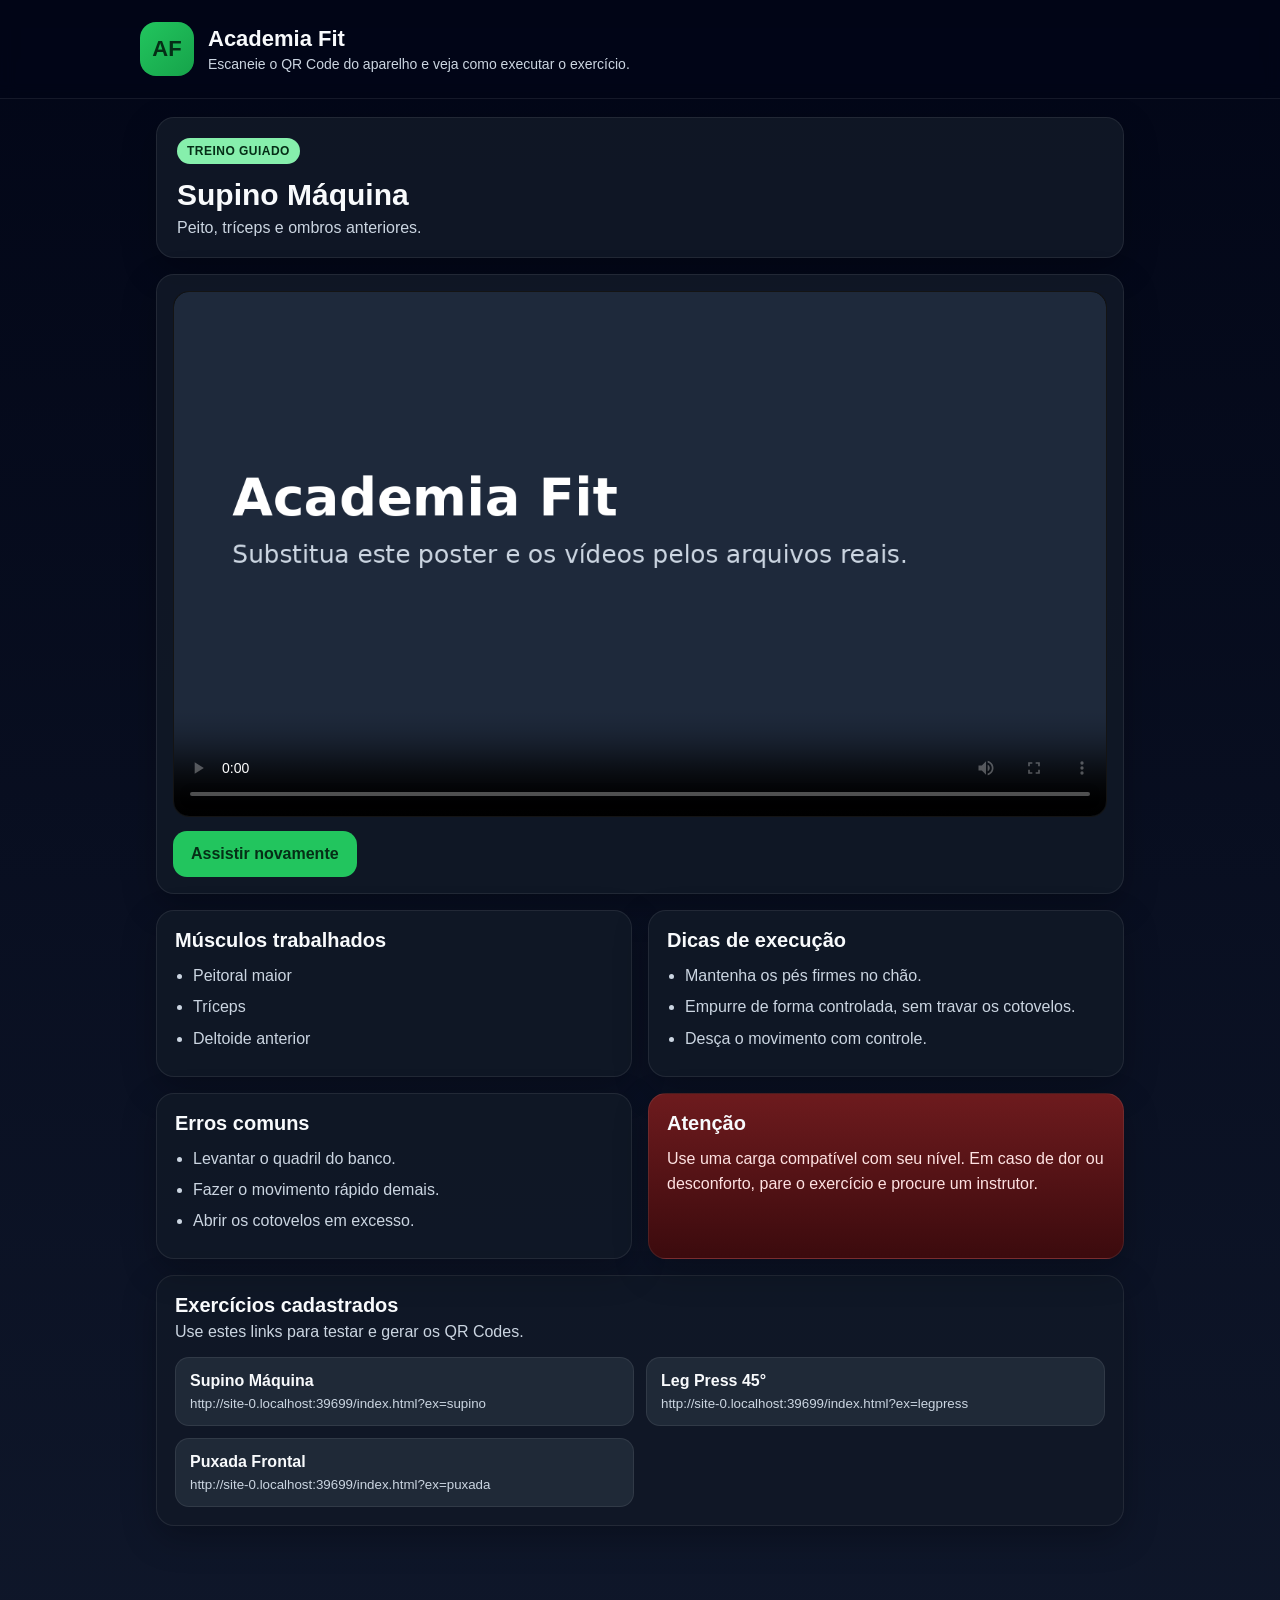
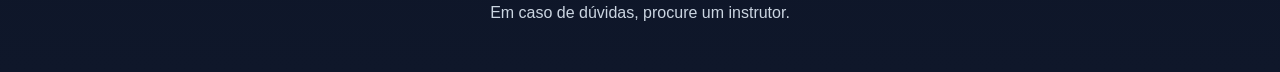
==== index.html @ 1b45ee4d "Add files via upload" ====
<!doctype html>
<html lang="pt-BR">
<head>
  <meta charset="utf-8">
  <meta name="viewport" content="width=device-width, initial-scale=1">
  <title>Academia Fit - Exercícios</title>
  <meta name="description" content="Guia rápido de exercícios por QR Code.">
  <link rel="stylesheet" href="css/style.css">
</head>
<body>
  <header class="topbar">
    <div class="brand-wrap">
      <div class="logo">AF</div>
      <div>
        <h1>Academia Fit</h1>
        <p>Escaneie o QR Code do aparelho e veja como executar o exercício.</p>
      </div>
    </div>
  </header>

  <main class="container">
    <section class="hero card">
      <span class="tag">Treino Guiado</span>
      <h2 id="exerciseTitle">Carregando exercício...</h2>
      <p id="exerciseSubtitle" class="subtitle">Aguarde um instante.</p>
    </section>

    <section class="player card">
      <div class="video-wrap">
        <video id="exerciseVideo" controls playsinline preload="metadata" poster="img/poster-padrao.png">
          Seu navegador não suporta vídeo.
        </video>
      </div>
      <div class="player-actions">
        <button id="replayBtn" class="btn btn-primary" type="button">Assistir novamente</button>
      </div>
    </section>

    <section class="details-grid">
      <article class="card">
        <h3>Músculos trabalhados</h3>
        <ul id="musclesList" class="list"></ul>
      </article>

      <article class="card">
        <h3>Dicas de execução</h3>
        <ul id="tipsList" class="list"></ul>
      </article>

      <article class="card">
        <h3>Erros comuns</h3>
        <ul id="errorsList" class="list"></ul>
      </article>

      <article class="card warning-card">
        <h3>Atenção</h3>
        <p id="warningText"></p>
      </article>
    </section>

    <section class="card exercises-list-card">
      <div class="section-head">
        <h3>Exercícios cadastrados</h3>
        <p>Use estes links para testar e gerar os QR Codes.</p>
      </div>
      <div id="exerciseLinks" class="exercise-links"></div>
    </section>
  </main>

  <footer class="footer">
    <p>Em caso de dúvidas, procure um instrutor.</p>
  </footer>

  <script src="js/app.js"></script>
</body>
</html>
---- css/style.css ----
:root{
  --bg:#0f172a;
  --card:#111827;
  --card-2:#1f2937;
  --line:#334155;
  --text:#f8fafc;
  --muted:#cbd5e1;
  --brand:#22c55e;
  --brand-strong:#16a34a;
  --danger:#ef4444;
  --radius:18px;
  --shadow:0 12px 34px rgba(0,0,0,.25);
}
*{box-sizing:border-box}
html,body{margin:0;padding:0}
body{
  font-family:Arial, Helvetica, sans-serif;
  background:linear-gradient(180deg,#020617 0%, #0f172a 100%);
  color:var(--text);
}
.topbar{
  padding:22px 16px;
  border-bottom:1px solid rgba(255,255,255,.08);
  background:rgba(2,6,23,.75);
  backdrop-filter: blur(8px);
  position:sticky;
  top:0;
  z-index:20;
}
.brand-wrap{
  max-width:1000px;
  margin:0 auto;
  display:flex;
  align-items:center;
  gap:14px;
}
.logo{
  width:54px;height:54px;
  border-radius:16px;
  display:grid;
  place-items:center;
  background:linear-gradient(135deg,var(--brand),var(--brand-strong));
  color:#052e16;
  font-weight:900;
  font-size:22px;
}
.topbar h1{margin:0 0 4px;font-size:22px}
.topbar p{margin:0;color:var(--muted);font-size:14px}
.container{
  max-width:1000px;
  margin:0 auto;
  padding:18px 16px 40px;
}
.card{
  background:rgba(17,24,39,.92);
  border:1px solid rgba(255,255,255,.08);
  border-radius:var(--radius);
  box-shadow:var(--shadow);
}
.hero{padding:20px;margin-bottom:16px}
.tag{
  display:inline-block;
  font-size:12px;
  font-weight:700;
  letter-spacing:.04em;
  text-transform:uppercase;
  color:#052e16;
  background:#86efac;
  padding:6px 10px;
  border-radius:999px;
}
.hero h2{font-size:30px;line-height:1.1;margin:14px 0 8px}
.subtitle{margin:0;color:var(--muted);font-size:16px}
.player{padding:16px;margin-bottom:16px}
.video-wrap{
  border-radius:16px;
  overflow:hidden;
  background:#000;
  border:1px solid rgba(255,255,255,.08);
}
video{display:block;width:100%;height:auto;max-height:70vh;background:#000}
.player-actions{padding-top:14px}
.btn{
  border:0;
  border-radius:14px;
  padding:14px 18px;
  font-size:16px;
  font-weight:700;
  cursor:pointer;
}
.btn-primary{
  background:var(--brand);
  color:#052e16;
}
.btn-primary:hover{background:var(--brand-strong);color:#fff}
.details-grid{
  display:grid;
  grid-template-columns:repeat(2,minmax(0,1fr));
  gap:16px;
  margin-bottom:16px;
}
.details-grid .card{padding:18px}
.card h3{margin:0 0 12px;font-size:20px}
.list{margin:0;padding-left:18px;color:var(--muted)}
.list li{margin-bottom:8px;line-height:1.45}
.warning-card{
  background:linear-gradient(180deg, rgba(127,29,29,.85), rgba(69,10,10,.85));
}
.warning-card p{margin:0;color:#fee2e2;line-height:1.55}
.exercises-list-card{padding:18px}
.section-head h3{margin:0 0 6px}
.section-head p{margin:0 0 16px;color:var(--muted)}
.exercise-links{
  display:grid;
  grid-template-columns:repeat(2,minmax(0,1fr));
  gap:12px;
}
.exercise-link{
  display:block;
  text-decoration:none;
  background:var(--card-2);
  border:1px solid rgba(255,255,255,.08);
  border-radius:14px;
  padding:14px;
  color:var(--text);
}
.exercise-link small{display:block;color:var(--muted);margin-top:6px}
.footer{
  padding:22px 16px 34px;
  text-align:center;
  color:var(--muted);
}
.empty{
  color:var(--muted);
  font-style:italic;
}
@media (max-width: 760px){
  .hero h2{font-size:24px}
  .details-grid,
  .exercise-links{grid-template-columns:1fr}
}
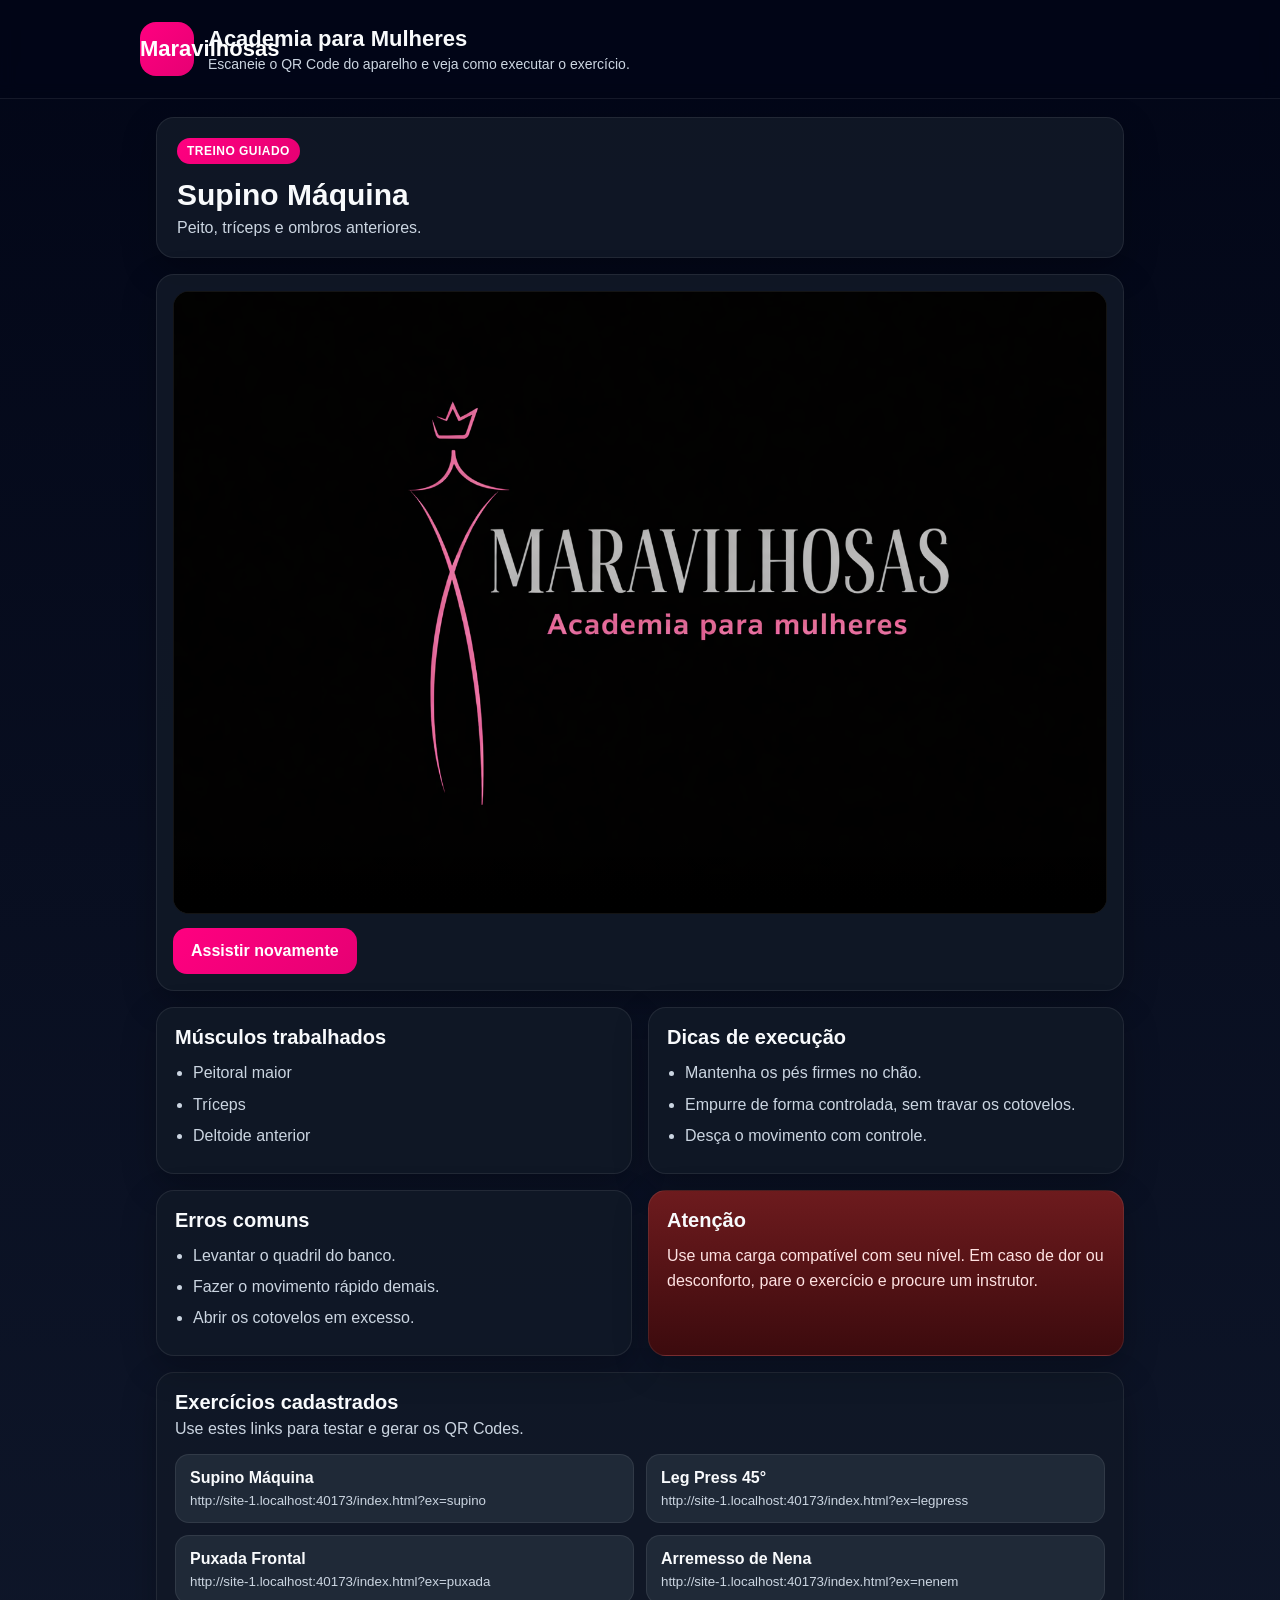
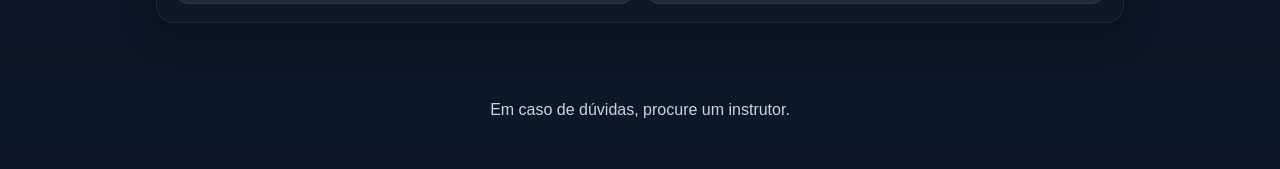
==== commit 04416a64: "Update index.html" ====
--- a/index.html
+++ b/index.html
@@ -3,16 +3,16 @@
 <head>
   <meta charset="utf-8">
   <meta name="viewport" content="width=device-width, initial-scale=1">
-  <title>Academia Fit - Exercícios</title>
+  <title>Academia Maravilhosas - Exercícios</title>
   <meta name="description" content="Guia rápido de exercícios por QR Code.">
   <link rel="stylesheet" href="css/style.css">
 </head>
 <body>
   <header class="topbar">
     <div class="brand-wrap">
-      <div class="logo">AF</div>
+      <div class="logo">Maravilhosas</div>
       <div>
-        <h1>Academia Fit</h1>
+        <h1>Academia para Mulheres</h1>
         <p>Escaneie o QR Code do aparelho e veja como executar o exercício.</p>
       </div>
     </div>
--- a/css/style.css
+++ b/css/style.css
@@ -5,8 +5,8 @@
   --line:#334155;
   --text:#f8fafc;
   --muted:#cbd5e1;
-  --brand:#22c55e;
-  --brand-strong:#16a34a;
+  --brand:#ff0080;
+  --brand-strong:#e60073;
   --danger:#ef4444;
   --radius:18px;
   --shadow:0 12px 34px rgba(0,0,0,.25);
@@ -35,12 +35,13 @@
   gap:14px;
 }
 .logo{
-  width:54px;height:54px;
+  width:54px;
+  height:54px;
   border-radius:16px;
   display:grid;
   place-items:center;
   background:linear-gradient(135deg,var(--brand),var(--brand-strong));
-  color:#052e16;
+  color:#fff;
   font-weight:900;
   font-size:22px;
 }
@@ -64,8 +65,8 @@
   font-weight:700;
   letter-spacing:.04em;
   text-transform:uppercase;
-  color:#052e16;
-  background:#86efac;
+  color:#fff;
+  background:linear-gradient(135deg,var(--brand),var(--brand-strong));
   padding:6px 10px;
   border-radius:999px;
 }
@@ -89,10 +90,13 @@
   cursor:pointer;
 }
 .btn-primary{
-  background:var(--brand);
-  color:#052e16;
+  background:linear-gradient(135deg,var(--brand),var(--brand-strong));
+  color:#fff;
 }
-.btn-primary:hover{background:var(--brand-strong);color:#fff}
+.btn-primary:hover{
+  background:linear-gradient(135deg,var(--brand-strong),var(--brand));
+  color:#fff;
+}
 .details-grid{
   display:grid;
   grid-template-columns:repeat(2,minmax(0,1fr));
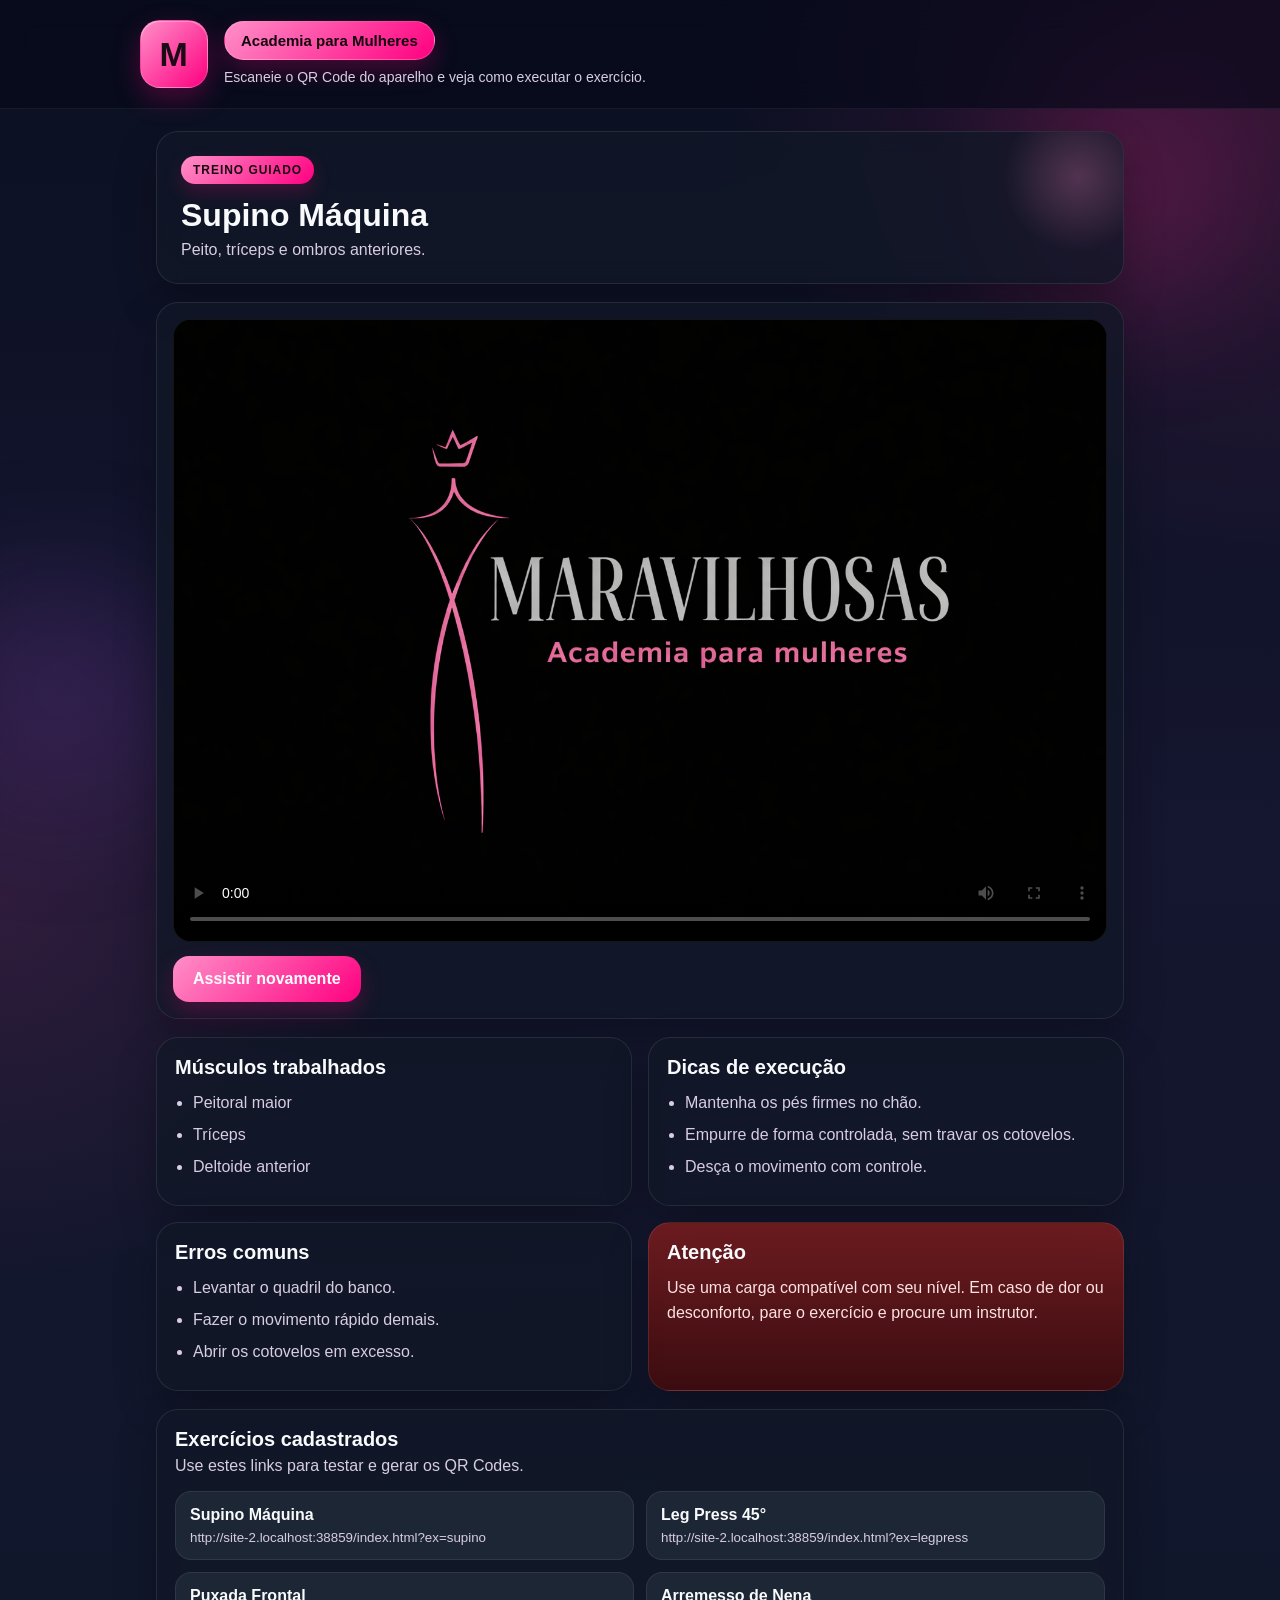
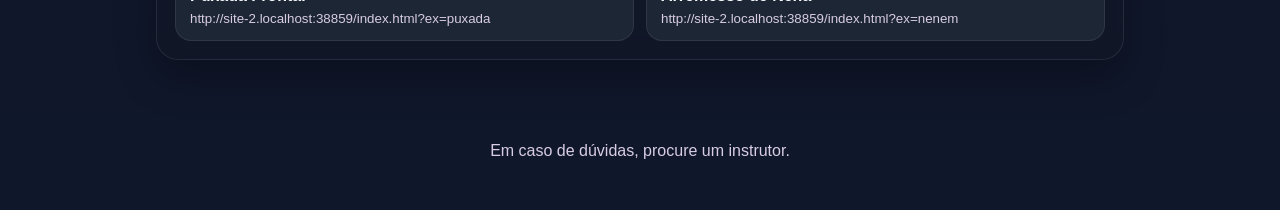
==== commit 294327cd: "Update index.html" ====
--- a/index.html
+++ b/index.html
@@ -10,22 +10,23 @@
 <body>
   <header class="topbar">
     <div class="brand-wrap">
-      <div class="logo">Maravilhosas</div>
-      <div>
-        <h1>Academia para Mulheres</h1>
+      <div class="logo" aria-label="Logo Maravilhosas">M</div>
+
+      <div class="brand-info">
+        <div class="academy-badge">Academia para Mulheres</div>
         <p>Escaneie o QR Code do aparelho e veja como executar o exercício.</p>
       </div>
     </div>
   </header>
 
   <main class="container">
-    <section class="hero card">
+    <section class="hero card fade-up fade-delay-1">
       <span class="tag">Treino Guiado</span>
       <h2 id="exerciseTitle">Carregando exercício...</h2>
       <p id="exerciseSubtitle" class="subtitle">Aguarde um instante.</p>
     </section>
 
-    <section class="player card">
+    <section class="player card fade-up fade-delay-2">
       <div class="video-wrap">
         <video id="exerciseVideo" controls playsinline preload="metadata" poster="img/poster-padrao.png">
           Seu navegador não suporta vídeo.
@@ -36,7 +37,7 @@
       </div>
     </section>
 
-    <section class="details-grid">
+    <section class="details-grid fade-up fade-delay-3">
       <article class="card">
         <h3>Músculos trabalhados</h3>
         <ul id="musclesList" class="list"></ul>
@@ -58,7 +59,7 @@
       </article>
     </section>
 
-    <section class="card exercises-list-card">
+    <section class="card exercises-list-card fade-up fade-delay-4">
       <div class="section-head">
         <h3>Exercícios cadastrados</h3>
         <p>Use estes links para testar e gerar os QR Codes.</p>
--- a/css/style.css
+++ b/css/style.css
@@ -1,116 +1,280 @@
 :root{
   --bg:#0f172a;
-  --card:#111827;
-  --card-2:#1f2937;
-  --line:#334155;
+  --bg-2:#1e1b4b;
+  --card:rgba(17,24,39,.78);
+  --card-2:rgba(31,41,55,.95);
+  --line:rgba(255,255,255,.09);
   --text:#f8fafc;
-  --muted:#cbd5e1;
-  --brand:#ff0080;
-  --brand-strong:#e60073;
+  --muted:#d8cde3;
+  --brand:#ff2d95;
+  --brand-strong:#ff0080;
+  --brand-soft:#ff8fc8;
+  --brand-deep:#b0005f;
   --danger:#ef4444;
-  --radius:18px;
-  --shadow:0 12px 34px rgba(0,0,0,.25);
-}
+  --radius:22px;
+  --shadow:0 18px 40px rgba(0,0,0,.28);
+}
+
 *{box-sizing:border-box}
+html{scroll-behavior:smooth}
 html,body{margin:0;padding:0}
 body{
+  min-height:100vh;
   font-family:Arial, Helvetica, sans-serif;
-  background:linear-gradient(180deg,#020617 0%, #0f172a 100%);
+  background:
+    radial-gradient(circle at top right, rgba(255,45,149,.18), transparent 26%),
+    radial-gradient(circle at left center, rgba(236,72,153,.12), transparent 24%),
+    linear-gradient(180deg,#0b1022 0%, #15162f 46%, #0f172a 100%);
   color:var(--text);
 }
+
+body::before,
+body::after{
+  content:"";
+  position:fixed;
+  inset:auto;
+  width:240px;
+  height:240px;
+  border-radius:999px;
+  filter:blur(70px);
+  pointer-events:none;
+  z-index:0;
+  opacity:.28;
+}
+body::before{
+  top:70px;
+  right:30px;
+  background:rgba(255,45,149,.7);
+}
+body::after{
+  left:-60px;
+  bottom:90px;
+  background:rgba(168,85,247,.55);
+}
+
+.topbar,
+.container,
+.footer{position:relative;z-index:1}
+
 .topbar{
-  padding:22px 16px;
-  border-bottom:1px solid rgba(255,255,255,.08);
-  background:rgba(2,6,23,.75);
-  backdrop-filter: blur(8px);
+  padding:20px 16px;
+  border-bottom:1px solid rgba(255,255,255,.06);
+  background:rgba(7,10,26,.68);
+  backdrop-filter: blur(16px);
   position:sticky;
   top:0;
   z-index:20;
 }
+
 .brand-wrap{
   max-width:1000px;
   margin:0 auto;
   display:flex;
   align-items:center;
-  gap:14px;
-}
+  gap:16px;
+}
+
 .logo{
-  width:54px;
-  height:54px;
-  border-radius:16px;
+  width:68px;
+  height:68px;
+  border-radius:20px;
   display:grid;
   place-items:center;
-  background:linear-gradient(135deg,var(--brand),var(--brand-strong));
-  color:#fff;
+  background:linear-gradient(135deg,var(--brand-soft),var(--brand-strong));
+  color:#1a0b14;
   font-weight:900;
-  font-size:22px;
-}
-.topbar h1{margin:0 0 4px;font-size:22px}
-.topbar p{margin:0;color:var(--muted);font-size:14px}
+  font-size:34px;
+  letter-spacing:.02em;
+  box-shadow:
+    0 10px 28px rgba(255,0,128,.28),
+    inset 0 1px 0 rgba(255,255,255,.32);
+  border:1px solid rgba(255,255,255,.16);
+  flex:0 0 auto;
+  transition:transform .25s ease, box-shadow .25s ease;
+}
+.logo:hover{
+  transform:translateY(-2px) scale(1.02);
+  box-shadow:
+    0 14px 34px rgba(255,0,128,.36),
+    inset 0 1px 0 rgba(255,255,255,.38);
+}
+
+.brand-info{
+  display:flex;
+  flex-direction:column;
+  gap:7px;
+  min-width:0;
+}
+
+.academy-badge{
+  display:inline-flex;
+  align-items:center;
+  gap:8px;
+  width:fit-content;
+  max-width:100%;
+  padding:10px 16px;
+  border-radius:999px;
+  background:linear-gradient(135deg,var(--brand-soft),var(--brand-strong));
+  color:#13070e;
+  font-size:15px;
+  font-weight:800;
+  box-shadow:0 10px 24px rgba(255,0,128,.25);
+  border:1px solid rgba(255,255,255,.18);
+  transition:transform .25s ease, box-shadow .25s ease;
+}
+.academy-badge:hover{
+  transform:translateY(-1px) scale(1.02);
+  box-shadow:0 14px 28px rgba(255,0,128,.34);
+}
+.brand-info p{
+  margin:0;
+  color:var(--muted);
+  font-size:14px;
+  line-height:1.45;
+}
+
 .container{
   max-width:1000px;
   margin:0 auto;
-  padding:18px 16px 40px;
-}
+  padding:22px 16px 42px;
+}
+
 .card{
-  background:rgba(17,24,39,.92);
-  border:1px solid rgba(255,255,255,.08);
+  background:var(--card);
+  border:1px solid var(--line);
   border-radius:var(--radius);
   box-shadow:var(--shadow);
-}
-.hero{padding:20px;margin-bottom:16px}
+  backdrop-filter: blur(12px);
+}
+
+.hero{
+  padding:24px;
+  margin-bottom:18px;
+  position:relative;
+  overflow:hidden;
+}
+.hero::after{
+  content:"";
+  position:absolute;
+  right:-30px;
+  top:-30px;
+  width:150px;
+  height:150px;
+  border-radius:999px;
+  background:radial-gradient(circle, rgba(255,143,200,.24), transparent 70%);
+  pointer-events:none;
+}
+
 .tag{
   display:inline-block;
   font-size:12px;
-  font-weight:700;
-  letter-spacing:.04em;
+  font-weight:800;
+  letter-spacing:.08em;
   text-transform:uppercase;
-  color:#fff;
-  background:linear-gradient(135deg,var(--brand),var(--brand-strong));
-  padding:6px 10px;
+  color:#190711;
+  background:linear-gradient(135deg,var(--brand-soft),var(--brand-strong));
+  padding:7px 12px;
   border-radius:999px;
-}
-.hero h2{font-size:30px;line-height:1.1;margin:14px 0 8px}
-.subtitle{margin:0;color:var(--muted);font-size:16px}
-.player{padding:16px;margin-bottom:16px}
+  box-shadow:0 8px 18px rgba(255,0,128,.2);
+}
+
+.hero h2{
+  font-size:32px;
+  line-height:1.08;
+  margin:14px 0 8px;
+}
+.subtitle{
+  margin:0;
+  color:var(--muted);
+  font-size:16px;
+}
+
+.player{
+  padding:16px;
+  margin-bottom:18px;
+}
 .video-wrap{
-  border-radius:16px;
+  border-radius:18px;
   overflow:hidden;
   background:#000;
   border:1px solid rgba(255,255,255,.08);
-}
-video{display:block;width:100%;height:auto;max-height:70vh;background:#000}
-.player-actions{padding-top:14px}
+  box-shadow:inset 0 0 0 1px rgba(255,255,255,.03);
+}
+video{
+  display:block;
+  width:100%;
+  height:auto;
+  max-height:70vh;
+  background:#000;
+}
+.player-actions{
+  padding-top:14px;
+}
+
 .btn{
   border:0;
-  border-radius:14px;
-  padding:14px 18px;
+  border-radius:16px;
+  padding:14px 20px;
   font-size:16px;
-  font-weight:700;
+  font-weight:800;
   cursor:pointer;
+  transition:transform .22s ease, box-shadow .22s ease, opacity .22s ease;
+}
+.btn:hover{
+  transform:translateY(-1px);
+}
+.btn:active{
+  transform:translateY(0);
 }
 .btn-primary{
-  background:linear-gradient(135deg,var(--brand),var(--brand-strong));
+  background:linear-gradient(135deg,var(--brand-soft),var(--brand-strong));
   color:#fff;
+  box-shadow:0 10px 22px rgba(255,0,128,.22);
 }
 .btn-primary:hover{
-  background:linear-gradient(135deg,var(--brand-strong),var(--brand));
+  background:linear-gradient(135deg,var(--brand-strong),var(--brand-deep));
   color:#fff;
-}
+  box-shadow:0 14px 28px rgba(255,0,128,.3);
+}
+
 .details-grid{
   display:grid;
   grid-template-columns:repeat(2,minmax(0,1fr));
   gap:16px;
-  margin-bottom:16px;
-}
-.details-grid .card{padding:18px}
-.card h3{margin:0 0 12px;font-size:20px}
-.list{margin:0;padding-left:18px;color:var(--muted)}
-.list li{margin-bottom:8px;line-height:1.45}
+  margin-bottom:18px;
+}
+.details-grid .card{
+  padding:18px;
+  transition:transform .24s ease, border-color .24s ease, box-shadow .24s ease;
+}
+.details-grid .card:hover,
+.exercise-link:hover{
+  transform:translateY(-3px);
+  border-color:rgba(255,143,200,.24);
+  box-shadow:0 18px 30px rgba(0,0,0,.22);
+}
+.card h3{
+  margin:0 0 12px;
+  font-size:20px;
+}
+.list{
+  margin:0;
+  padding-left:18px;
+  color:var(--muted);
+}
+.list li{
+  margin-bottom:8px;
+  line-height:1.5;
+}
 .warning-card{
-  background:linear-gradient(180deg, rgba(127,29,29,.85), rgba(69,10,10,.85));
-}
-.warning-card p{margin:0;color:#fee2e2;line-height:1.55}
+  background:linear-gradient(180deg, rgba(127,29,29,.82), rgba(69,10,10,.82));
+}
+.warning-card p{
+  margin:0;
+  color:#fee2e2;
+  line-height:1.55;
+}
+
 .exercises-list-card{padding:18px}
 .section-head h3{margin:0 0 6px}
 .section-head p{margin:0 0 16px;color:var(--muted)}
@@ -124,22 +288,61 @@
   text-decoration:none;
   background:var(--card-2);
   border:1px solid rgba(255,255,255,.08);
-  border-radius:14px;
+  border-radius:16px;
   padding:14px;
   color:var(--text);
-}
-.exercise-link small{display:block;color:var(--muted);margin-top:6px}
+  transition:transform .24s ease, border-color .24s ease, box-shadow .24s ease;
+}
+.exercise-link small{
+  display:block;
+  color:var(--muted);
+  margin-top:6px;
+}
+
 .footer{
-  padding:22px 16px 34px;
+  padding:24px 16px 34px;
   text-align:center;
   color:var(--muted);
 }
+
 .empty{
   color:var(--muted);
   font-style:italic;
 }
+
+.fade-up{
+  opacity:0;
+  transform:translateY(18px);
+  animation:fadeUp .7s ease forwards;
+}
+.fade-delay-1{animation-delay:.05s}
+.fade-delay-2{animation-delay:.14s}
+.fade-delay-3{animation-delay:.23s}
+.fade-delay-4{animation-delay:.32s}
+
+@keyframes fadeUp{
+  to{
+    opacity:1;
+    transform:translateY(0);
+  }
+}
+
 @media (max-width: 760px){
-  .hero h2{font-size:24px}
+  .brand-wrap{
+    align-items:flex-start;
+    gap:12px;
+  }
+  .logo{
+    width:58px;
+    height:58px;
+    font-size:28px;
+    border-radius:18px;
+  }
+  .academy-badge{
+    font-size:14px;
+    padding:9px 13px;
+  }
+  .hero h2{font-size:25px}
   .details-grid,
   .exercise-links{grid-template-columns:1fr}
 }
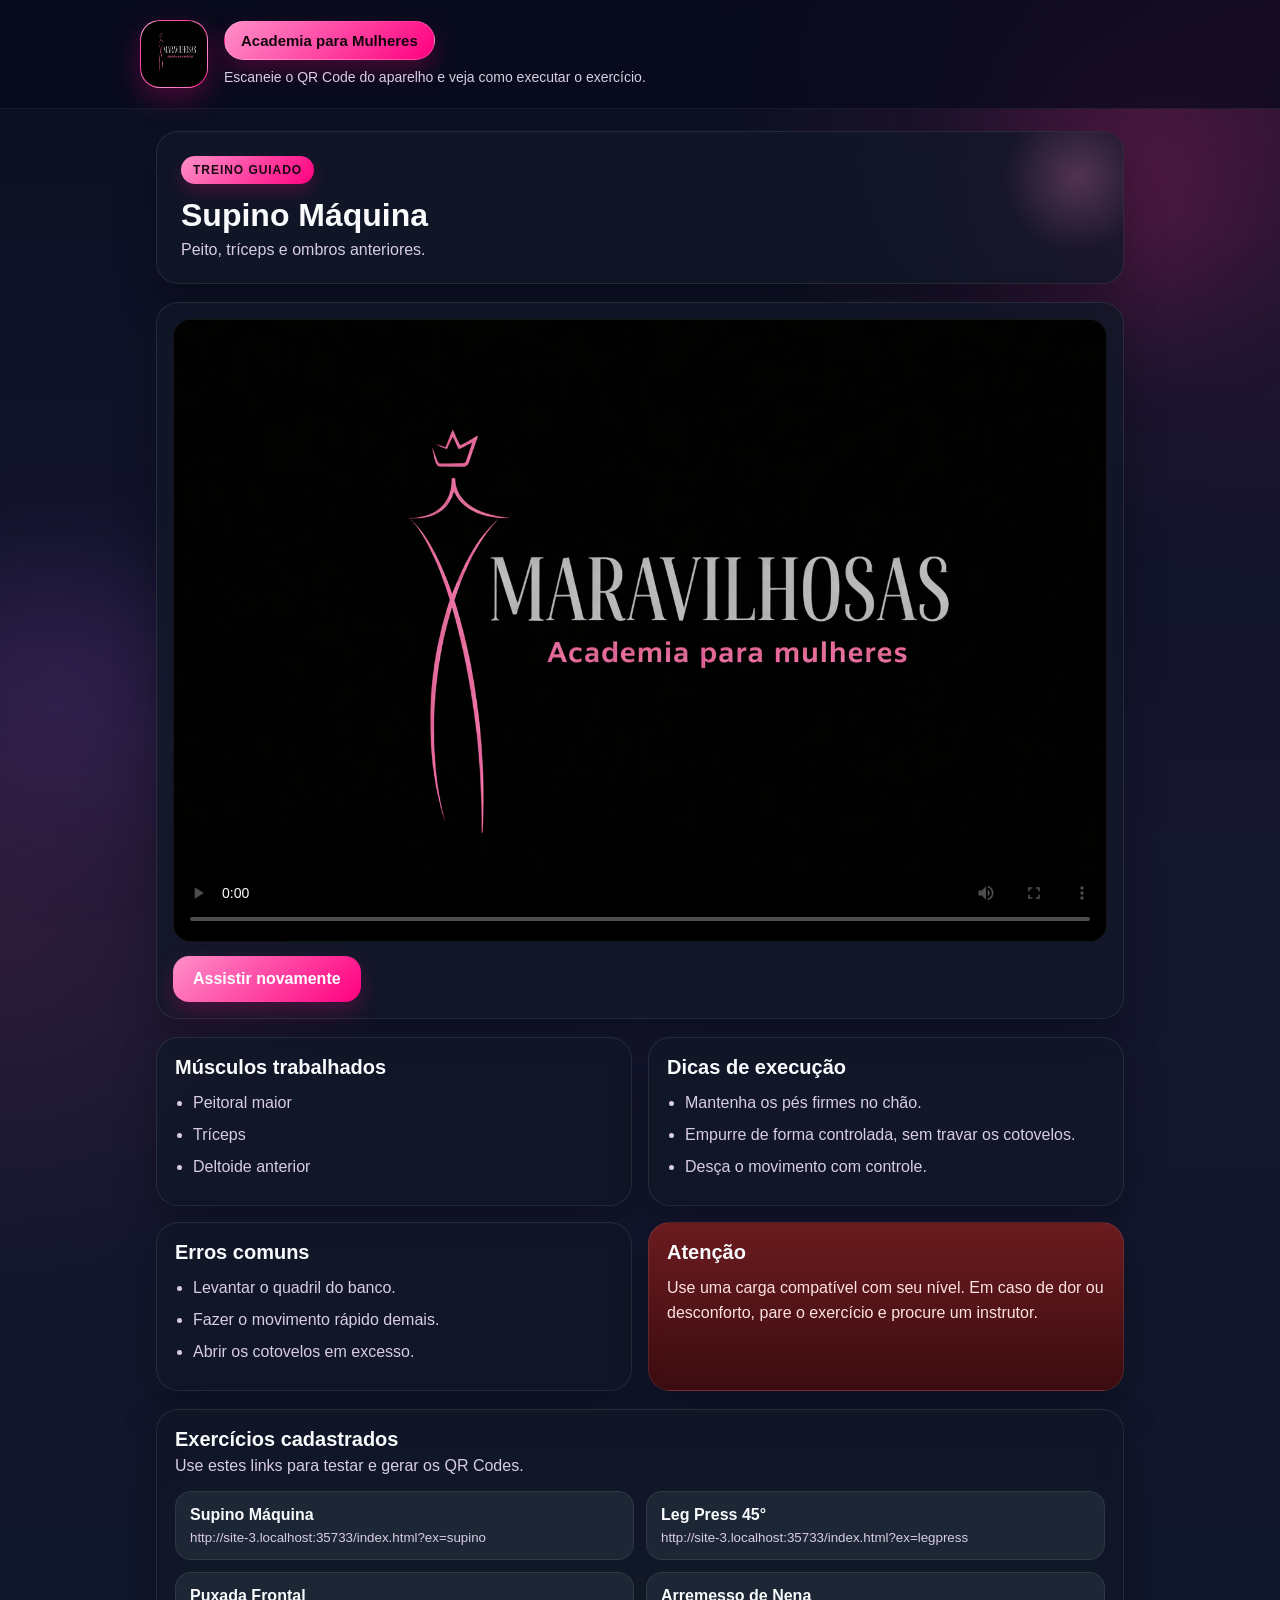
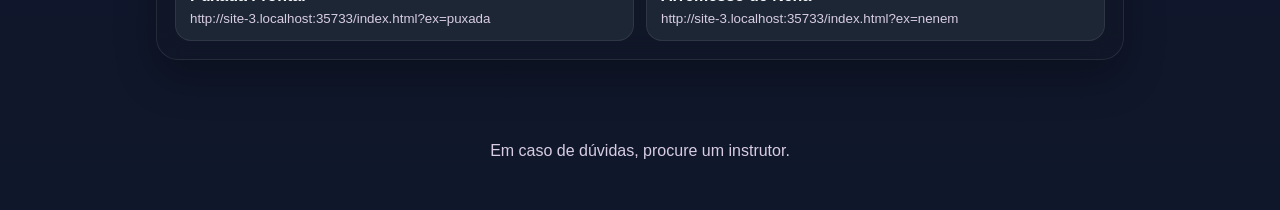
==== commit 37527382: "Update index.html" ====
--- a/index.html
+++ b/index.html
@@ -10,7 +10,7 @@
 <body>
   <header class="topbar">
     <div class="brand-wrap">
-      <div class="logo" aria-label="Logo Maravilhosas">M</div>
+      <img src="img/logo.png" class="logo">
 
       <div class="brand-info">
         <div class="academy-badge">Academia para Mulheres</div>
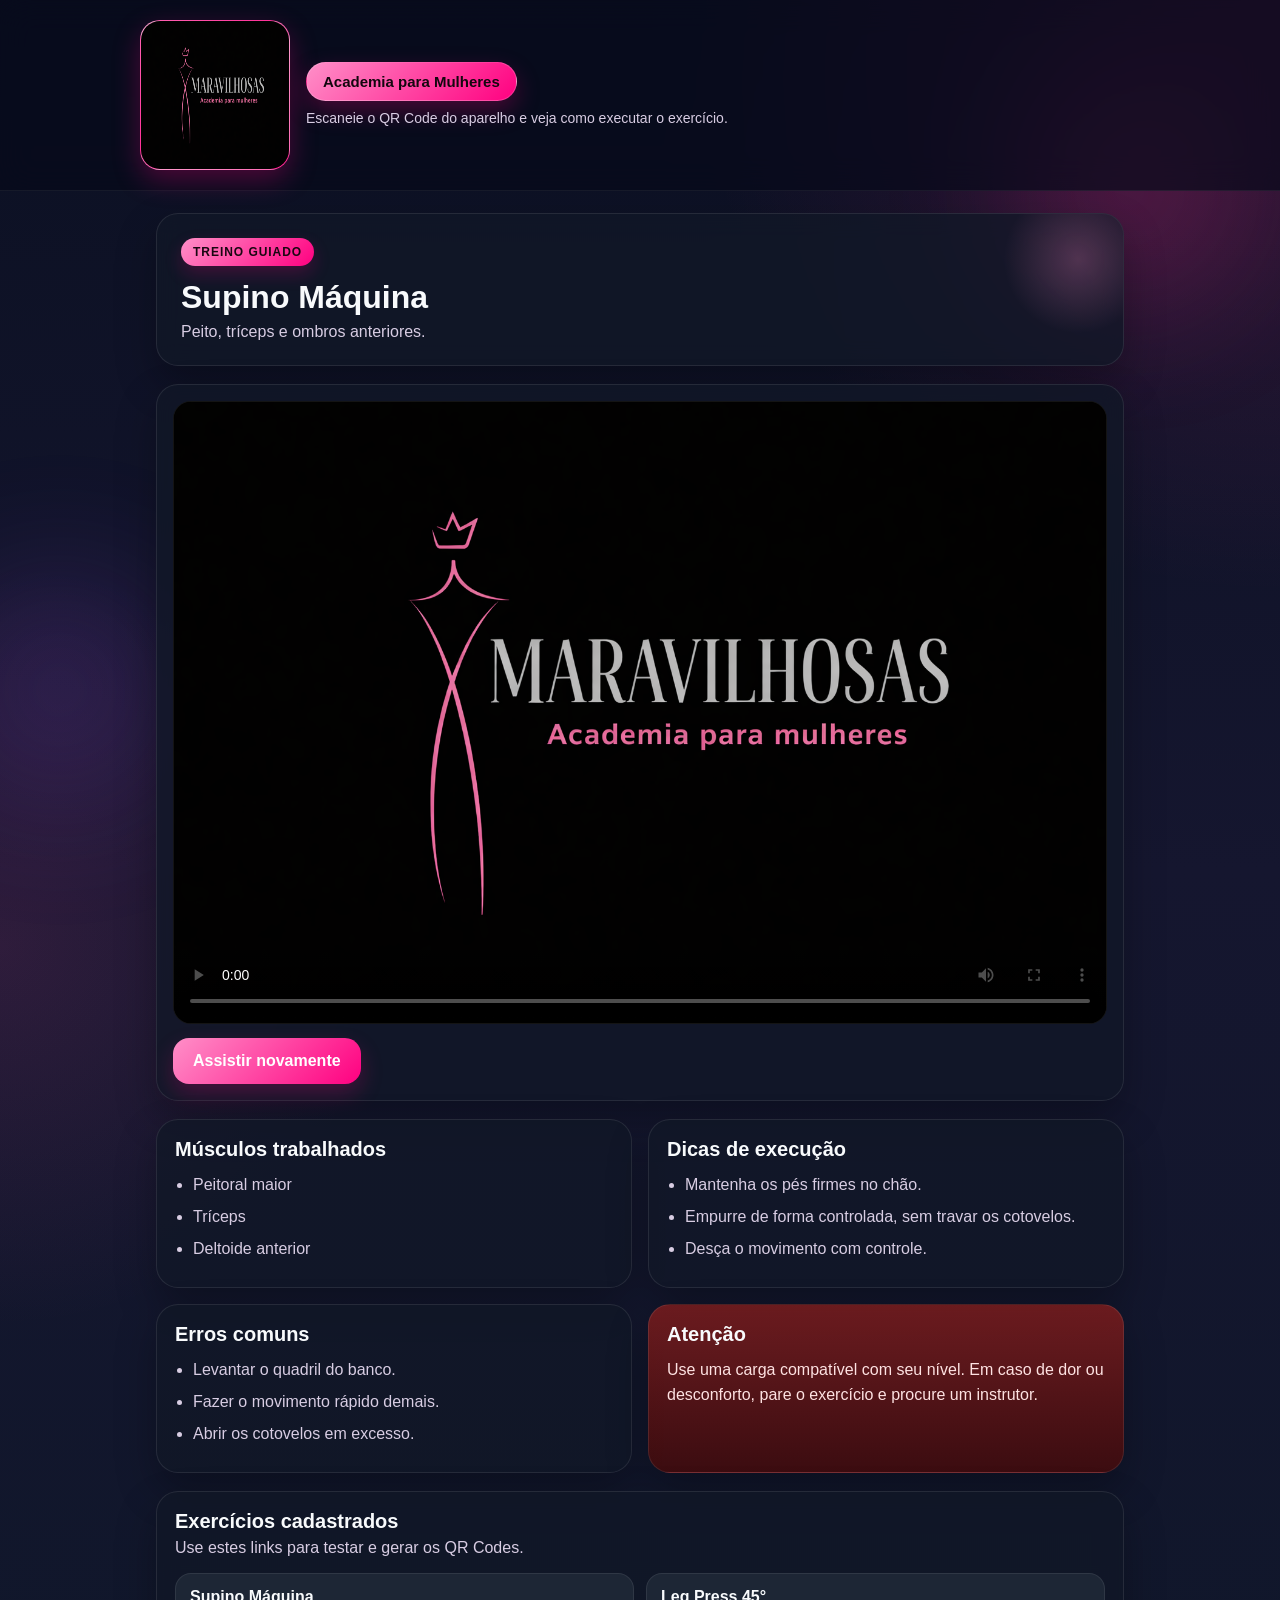
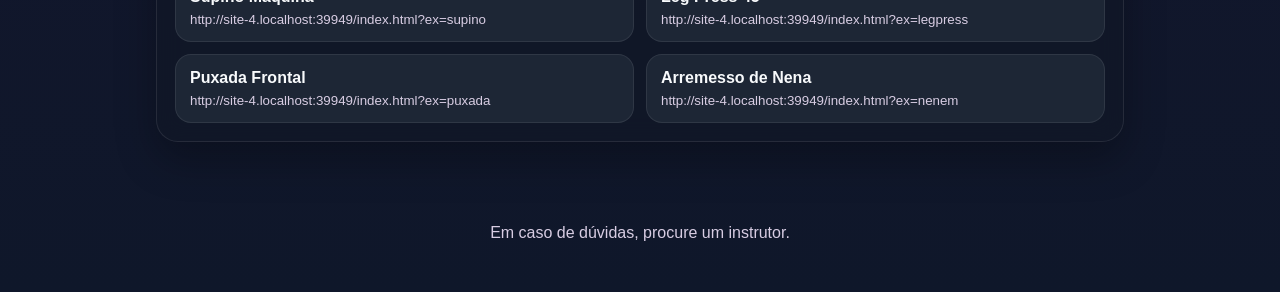
==== commit 3cf84e00: "Update index.html" ====
--- a/index.html
+++ b/index.html
@@ -5,7 +5,7 @@
   <meta name="viewport" content="width=device-width, initial-scale=1">
   <title>Academia Maravilhosas - Exercícios</title>
   <meta name="description" content="Guia rápido de exercícios por QR Code.">
-  <link rel="stylesheet" href="css/style.css">
+  <link rel="stylesheet" href="css/style.css?v=2">
 </head>
 <body>
   <header class="topbar">
--- a/css/style.css
+++ b/css/style.css
@@ -75,8 +75,8 @@
 }
 
 .logo{
-  width:68px;
-  height:68px;
+  width:150px;
+  height:150px;
   border-radius:20px;
   display:grid;
   place-items:center;
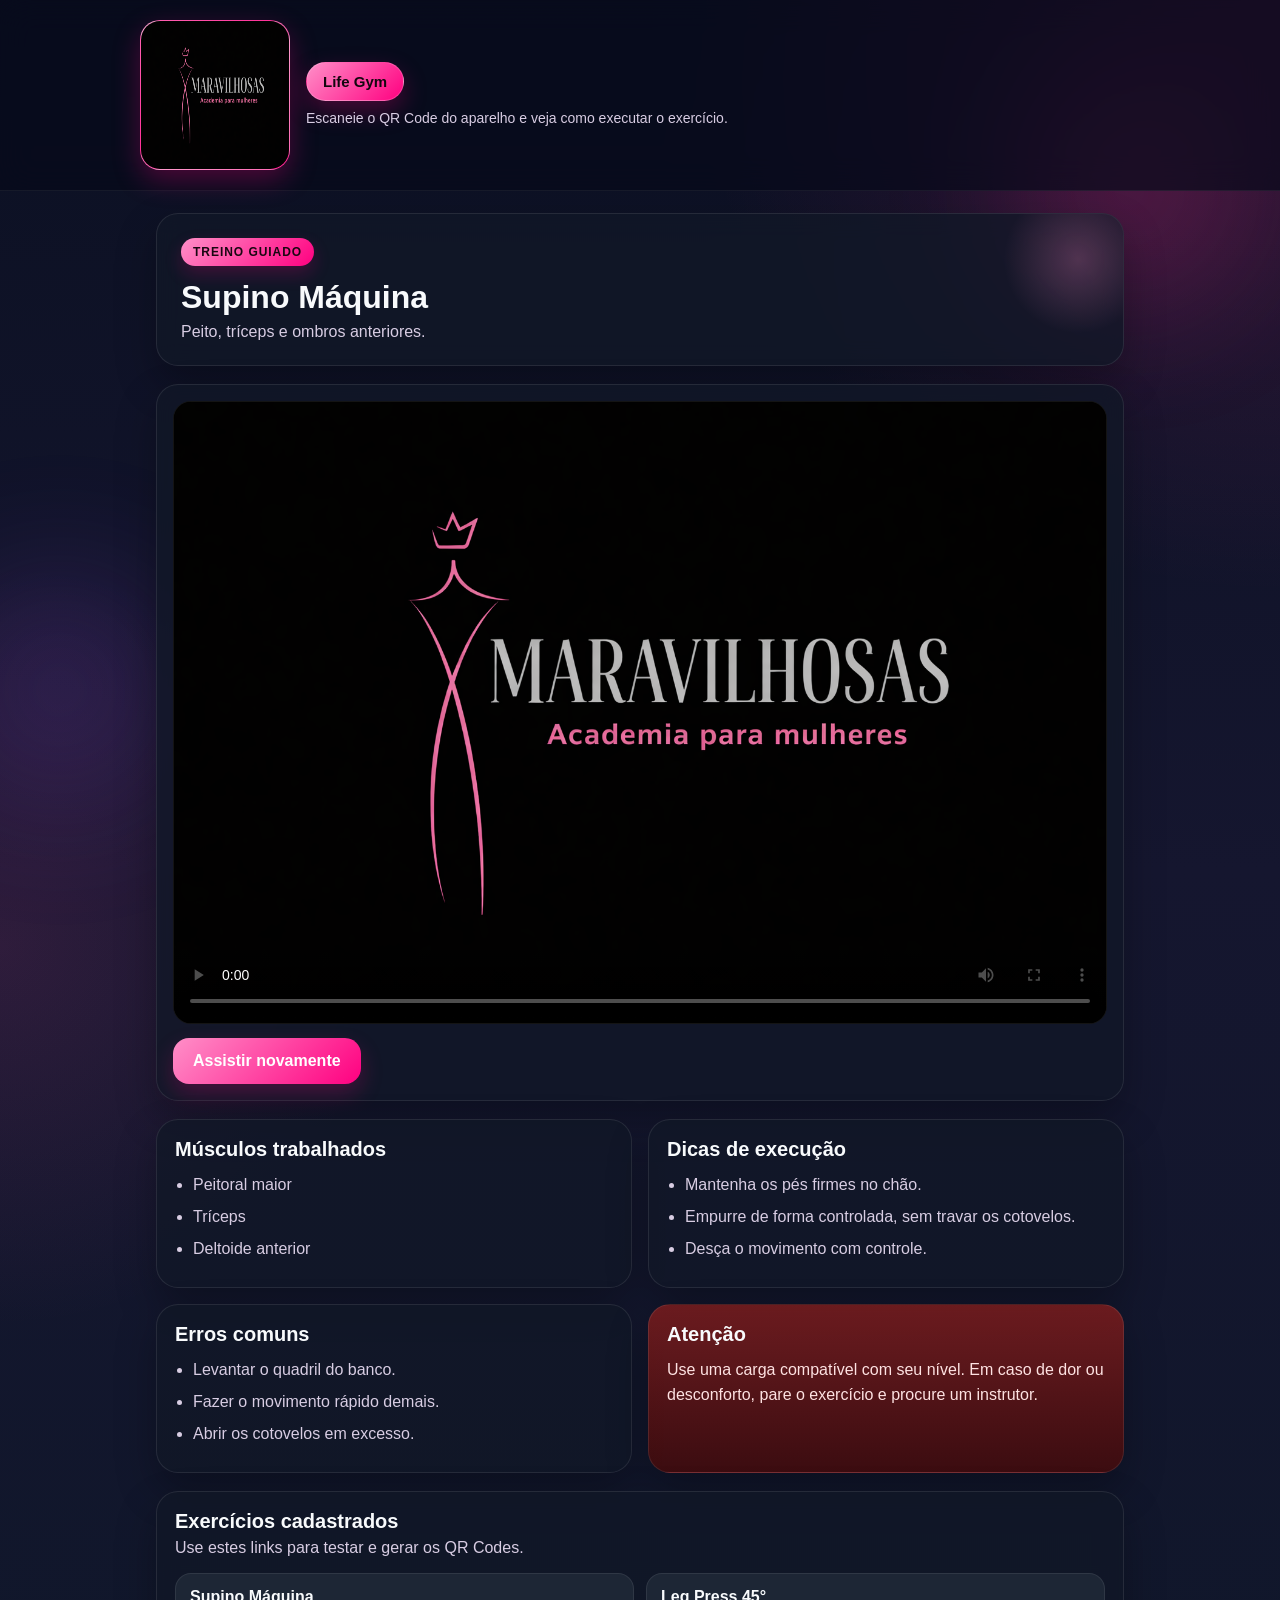
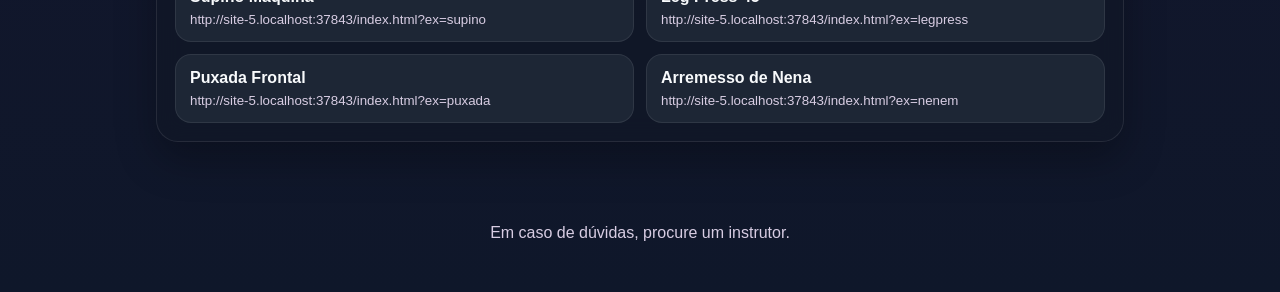
==== commit a345b40f: "Update index.html" ====
--- a/index.html
+++ b/index.html
@@ -3,7 +3,7 @@
 <head>
   <meta charset="utf-8">
   <meta name="viewport" content="width=device-width, initial-scale=1">
-  <title>Academia Maravilhosas - Exercícios</title>
+  <title>Academia Life Gym - Exercícios</title>
   <meta name="description" content="Guia rápido de exercícios por QR Code.">
   <link rel="stylesheet" href="css/style.css?v=2">
 </head>
@@ -13,7 +13,7 @@
       <img src="img/logo.png" class="logo">
 
       <div class="brand-info">
-        <div class="academy-badge">Academia para Mulheres</div>
+        <div class="academy-badge">Life Gym</div>
         <p>Escaneie o QR Code do aparelho e veja como executar o exercício.</p>
       </div>
     </div>
--- a/css/style.css
+++ b/css/style.css
@@ -75,8 +75,8 @@
 }
 
 .logo{
-  width:150px;
-  height:150px;
+  width:150px !important;
+  height:150px !important;
   border-radius:20px;
   display:grid;
   place-items:center;
@@ -92,6 +92,7 @@
   flex:0 0 auto;
   transition:transform .25s ease, box-shadow .25s ease;
 }
+
 .logo:hover{
   transform:translateY(-2px) scale(1.02);
   box-shadow:
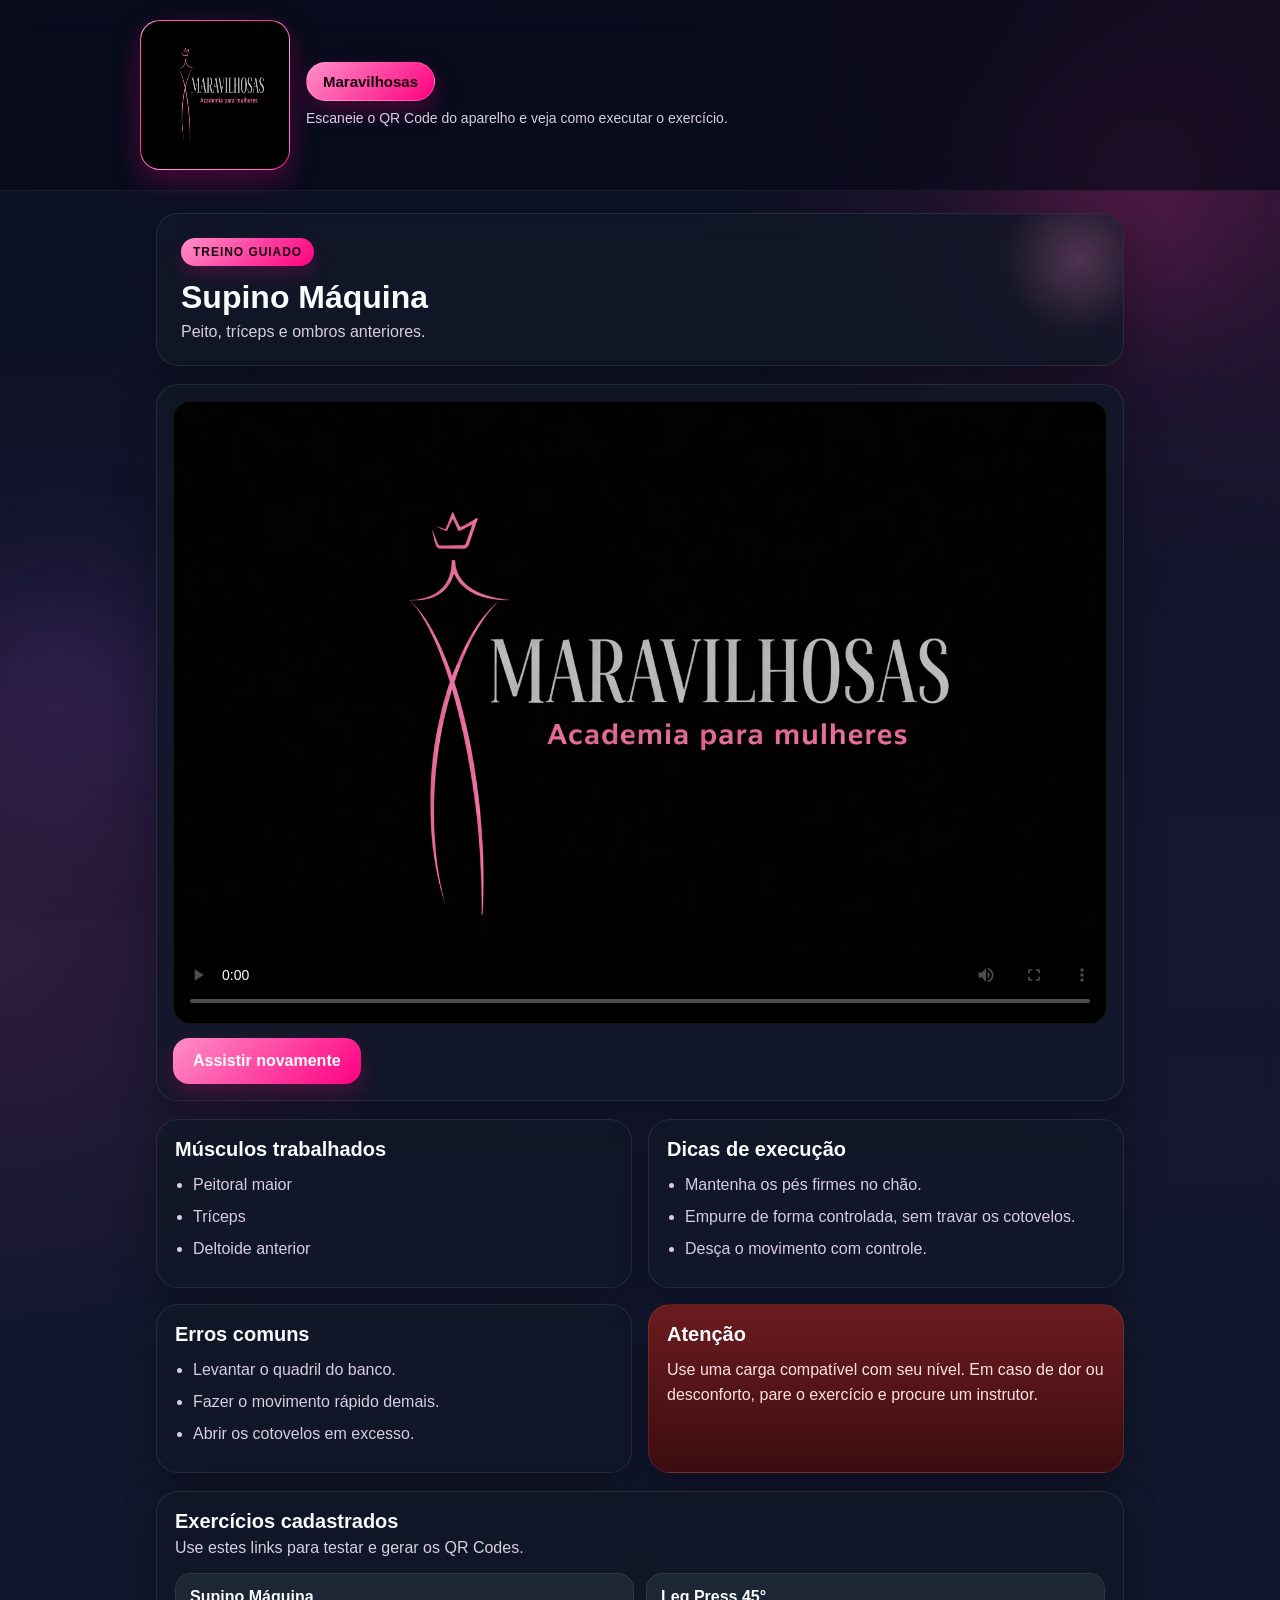
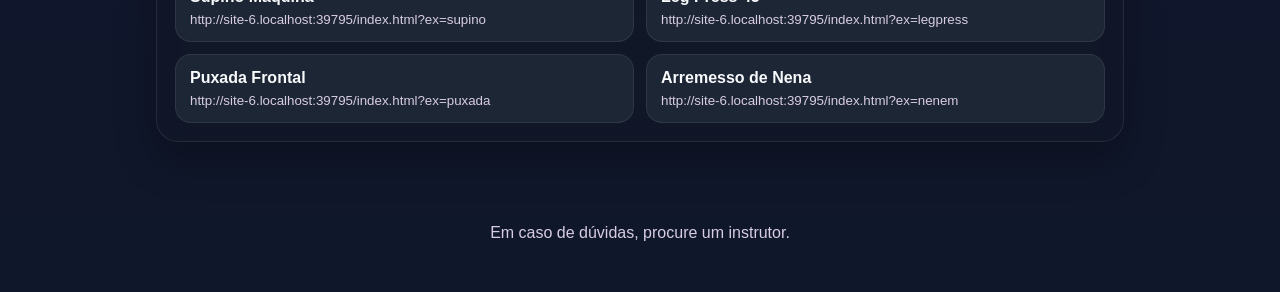
==== commit 959c1e7d: "Update index.html" ====
--- a/index.html
+++ b/index.html
@@ -3,7 +3,7 @@
 <head>
   <meta charset="utf-8">
   <meta name="viewport" content="width=device-width, initial-scale=1">
-  <title>Academia Life Gym - Exercícios</title>
+  <title>Academia Maravilhosas - Exercícios</title>
   <meta name="description" content="Guia rápido de exercícios por QR Code.">
   <link rel="stylesheet" href="css/style.css?v=2">
 </head>
@@ -13,7 +13,7 @@
       <img src="img/logo.png" class="logo">
 
       <div class="brand-info">
-        <div class="academy-badge">Life Gym</div>
+        <div class="academy-badge">Maravilhosas</div>
         <p>Escaneie o QR Code do aparelho e veja como executar o exercício.</p>
       </div>
     </div>
